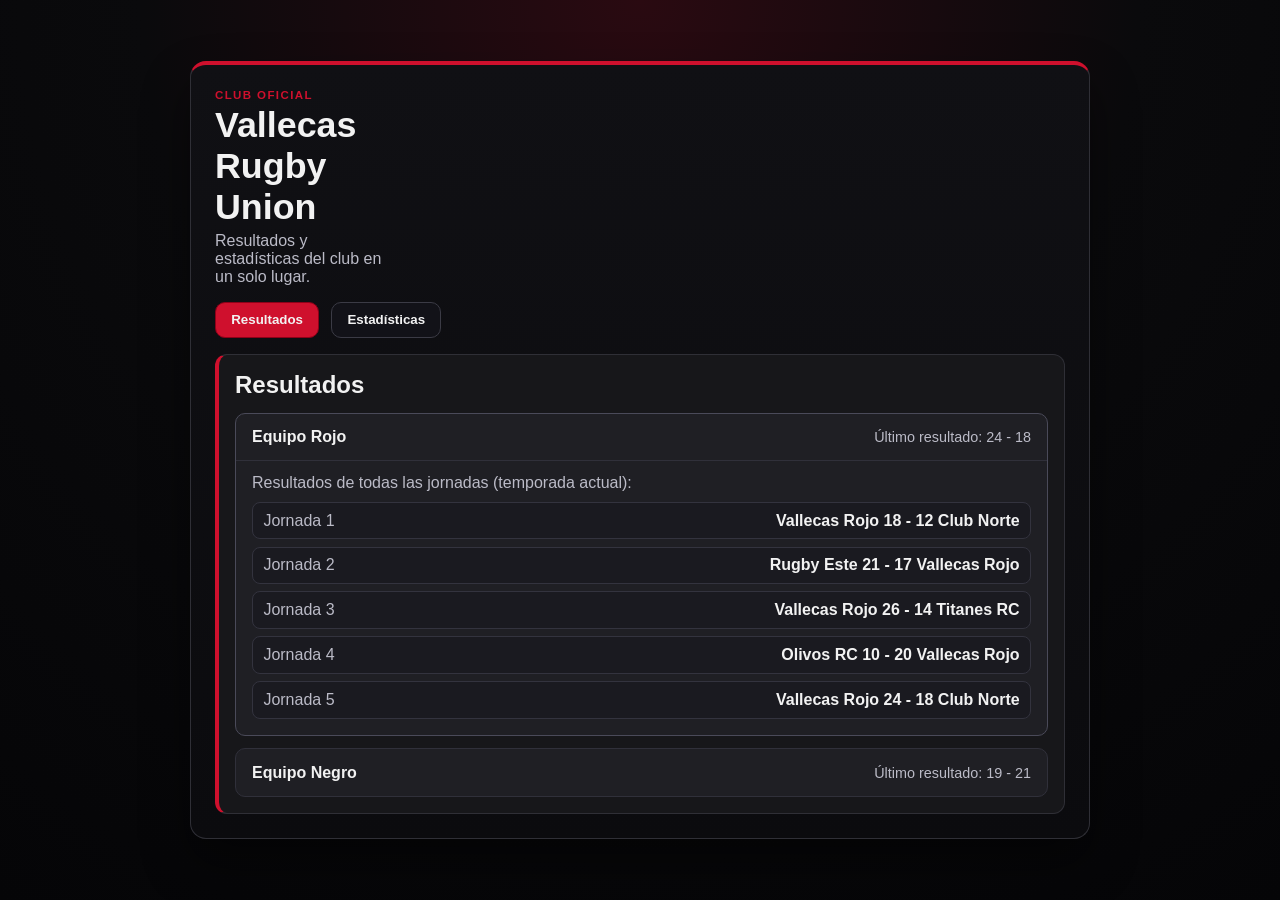
==== index.html @ e1d07be6 "Excluir binarios del repo y agregar reglas en gitignore" ====
<!doctype html>
<html lang="es">
  <head>
    <meta charset="UTF-8" />
    <meta name="viewport" content="width=device-width, initial-scale=1.0" />
    <title>Vallecas Rugby Union</title>
    <link rel="stylesheet" href="styles.css" />
  </head>
  <body>
    <main class="layout">
      <header class="hero">
        <div class="hero-top">
          <div class="hero-copy">
            <p class="kicker">Club oficial</p>
            <h1>Vallecas Rugby Union</h1>
            <p class="subtitle">Resultados y estadísticas del club en un solo lugar.</p>
          </div>
        </div>
      </header>

      <nav class="tabs" aria-label="Secciones principales" role="tablist" data-tab-group>
        <button
          id="tab-resultados"
          class="tab active"
          role="tab"
          aria-selected="true"
          aria-controls="resultados"
        >
          Resultados
        </button>
        <button
          id="tab-estadisticas"
          class="tab"
          role="tab"
          aria-selected="false"
          aria-controls="estadisticas"
        >
          Estadísticas
        </button>
      </nav>

      <section id="resultados" class="panel tab-panel active" role="tabpanel" aria-labelledby="tab-resultados">
        <h2>Resultados</h2>
        <div class="team-results">
          <details class="team-card" open>
            <summary>
              <span class="team-name">Equipo Rojo</span>
              <span class="team-meta">Último resultado: 24 - 18</span>
            </summary>
            <div class="team-content">
              <p class="team-intro">Resultados de todas las jornadas (temporada actual):</p>
              <ul class="journey-list">
                <li><span>Jornada 1</span><strong>Vallecas Rojo 18 - 12 Club Norte</strong></li>
                <li><span>Jornada 2</span><strong>Rugby Este 21 - 17 Vallecas Rojo</strong></li>
                <li><span>Jornada 3</span><strong>Vallecas Rojo 26 - 14 Titanes RC</strong></li>
                <li><span>Jornada 4</span><strong>Olivos RC 10 - 20 Vallecas Rojo</strong></li>
                <li><span>Jornada 5</span><strong>Vallecas Rojo 24 - 18 Club Norte</strong></li>
              </ul>
            </div>
          </details>

          <details class="team-card">
            <summary>
              <span class="team-name">Equipo Negro</span>
              <span class="team-meta">Último resultado: 19 - 21</span>
            </summary>
            <div class="team-content">
              <p class="team-intro">Resultados de todas las jornadas (temporada actual):</p>
              <ul class="journey-list">
                <li><span>Jornada 1</span><strong>Vallecas Negro 15 - 13 Rugby Sur</strong></li>
                <li><span>Jornada 2</span><strong>Lobos RC 22 - 16 Vallecas Negro</strong></li>
                <li><span>Jornada 3</span><strong>Vallecas Negro 19 - 19 Unión Oeste</strong></li>
                <li><span>Jornada 4</span><strong>Trébol RC 17 - 23 Vallecas Negro</strong></li>
                <li><span>Jornada 5</span><strong>Vallecas Negro 19 - 21 Rugby Sur</strong></li>
              </ul>
            </div>
          </details>
        </div>
      </section>

      <section id="estadisticas" class="panel tab-panel" role="tabpanel" aria-labelledby="tab-estadisticas" hidden>
        <h2>Estadísticas</h2>

        <nav class="subtabs" aria-label="Equipos estadísticas" role="tablist" data-tab-group>
          <button
            id="tab-stats-rojo"
            class="subtab active"
            role="tab"
            aria-selected="true"
            aria-controls="stats-rojo"
          >
            Rojo
          </button>
          <button
            id="tab-stats-negro"
            class="subtab"
            role="tab"
            aria-selected="false"
            aria-controls="stats-negro"
          >
            Negro
          </button>
        </nav>

        <section id="stats-rojo" class="subpanel tab-panel active" role="tabpanel" aria-labelledby="tab-stats-rojo">
          <nav class="microtabs" aria-label="Estadísticas equipo rojo" role="tablist" data-tab-group>
            <button
              id="tab-rojo-jugadores"
              class="microtab active"
              role="tab"
              aria-selected="true"
              aria-controls="rojo-jugadores"
            >
              Jugadores
            </button>
            <button
              id="tab-rojo-equipo"
              class="microtab"
              role="tab"
              aria-selected="false"
              aria-controls="rojo-equipo"
            >
              Equipo
            </button>
          </nav>

          <div id="rojo-jugadores" class="micro-panel tab-panel active" role="tabpanel" aria-labelledby="tab-rojo-jugadores">
            <ul class="stats-list">
              <li><span>Máximo anotador</span><strong>Álvaro Ruiz (58 pts)</strong></li>
              <li><span>Más ensayos</span><strong>Sergio Díaz (9)</strong></li>
              <li><span>Más placajes</span><strong>Pablo León (47)</strong></li>
            </ul>
          </div>
          <div id="rojo-equipo" class="micro-panel tab-panel" role="tabpanel" aria-labelledby="tab-rojo-equipo" hidden>
            <ul class="stats-list">
              <li><span>Victorias</span><strong>4</strong></li>
              <li><span>Derrotas</span><strong>1</strong></li>
              <li><span>Puntos a favor / contra</span><strong>105 / 75</strong></li>
            </ul>
          </div>
        </section>

        <section id="stats-negro" class="subpanel tab-panel" role="tabpanel" aria-labelledby="tab-stats-negro" hidden>
          <nav class="microtabs" aria-label="Estadísticas equipo negro" role="tablist" data-tab-group>
            <button
              id="tab-negro-jugadores"
              class="microtab active"
              role="tab"
              aria-selected="true"
              aria-controls="negro-jugadores"
            >
              Jugadores
            </button>
            <button
              id="tab-negro-equipo"
              class="microtab"
              role="tab"
              aria-selected="false"
              aria-controls="negro-equipo"
            >
              Equipo
            </button>
          </nav>

          <div
            id="negro-jugadores"
            class="micro-panel tab-panel active"
            role="tabpanel"
            aria-labelledby="tab-negro-jugadores"
          >
            <ul class="stats-list">
              <li><span>Máximo anotador</span><strong>Mario Nieto (51 pts)</strong></li>
              <li><span>Más ensayos</span><strong>Hugo Pérez (7)</strong></li>
              <li><span>Más placajes</span><strong>Iván Torres (44)</strong></li>
            </ul>
          </div>
          <div id="negro-equipo" class="micro-panel tab-panel" role="tabpanel" aria-labelledby="tab-negro-equipo" hidden>
            <ul class="stats-list">
              <li><span>Victorias</span><strong>2</strong></li>
              <li><span>Empates</span><strong>1</strong></li>
              <li><span>Puntos a favor / contra</span><strong>92 / 94</strong></li>
            </ul>
          </div>
        </section>
      </section>
    </main>

    <script src="script.js"></script>
  </body>
</html>
---- styles.css ----
:root {
  --bg: #0d0d0f;
  --panel: #17171a;
  --surface: #1f1f24;
  --text: #f2f2f2;
  --muted: #bbbbc7;
  --accent: #cf102d;
  --accent-dark: #8f0018;
  --border: #2f2f36;
}

* {
  box-sizing: border-box;
}

body {
  margin: 0;
  min-height: 100vh;
  font-family: 'Segoe UI', Tahoma, Geneva, Verdana, sans-serif;
  background: radial-gradient(circle at top, #2a0a11 0%, #0a0a0c 45%, #050507 100%);
  color: var(--text);
  display: grid;
  place-items: center;
  padding: 1rem;
}

.layout {
  width: min(95vw, 900px);
  background: linear-gradient(180deg, #101014 0%, #0b0b0e 100%);
  border: 1px solid var(--border);
  border-top: 4px solid var(--accent);
  border-radius: 16px;
  padding: 1.5rem;
  box-shadow: 0 24px 48px rgba(0, 0, 0, 0.45);
}

.hero {
  margin-bottom: 1rem;
}

.hero-top {
  display: grid;
  grid-template-columns: minmax(130px, 180px) 1fr;
  gap: 1.2rem;
  align-items: center;
}

.escudo {
  width: 100%;
  max-width: 170px;
  height: auto;
  display: block;
  margin: 0 auto;
  border-radius: 12px;
  border: 2px solid var(--border);
  box-shadow: 0 10px 25px rgba(0, 0, 0, 0.35);
}

.kicker {
  margin: 0;
  color: var(--accent);
  text-transform: uppercase;
  letter-spacing: 0.12em;
  font-size: 0.72rem;
  font-weight: 700;
}

.hero h1 {
  margin: 0.25rem 0;
  font-size: clamp(1.6rem, 2.8vw, 2.3rem);
}

.subtitle {
  margin: 0;
  color: var(--muted);
}

.tabs,
.subtabs,
.microtabs {
  display: flex;
  gap: 0.75rem;
  margin-bottom: 1rem;
  flex-wrap: wrap;
}

.tabs {
  justify-content: flex-start;
}

.subtabs,
.microtabs {
  justify-content: flex-start;
}

.tab,
.subtab,
.microtab {
  border: 1px solid #3b3b45;
  background: #121218;
  color: var(--text);
  padding: 0.6rem 0.95rem;
  border-radius: 10px;
  cursor: pointer;
  transition: all 0.2s ease;
  font-weight: 600;
}

.tab:hover,
.tab:focus-visible,
.subtab:hover,
.subtab:focus-visible,
.microtab:hover,
.microtab:focus-visible {
  border-color: var(--accent);
  outline: none;
}

.tab.active,
.subtab.active,
.microtab.active {
  background: var(--accent);
  border-color: var(--accent-dark);
}

.panel,
.subpanel,
.micro-panel {
  background: var(--panel);
  border: 1px solid var(--border);
  border-left: 4px solid var(--accent);
  border-radius: 12px;
  padding: 1rem;
}

.panel h2 {
  margin-top: 0;
  margin-bottom: 0.85rem;
}

.subpanel {
  margin-top: 0.25rem;
}

.micro-panel {
  margin-top: 0.25rem;
  background: var(--surface);
}

.team-results {
  display: grid;
  gap: 0.8rem;
}

.team-card {
  background: var(--surface);
  border: 1px solid #30303a;
  border-radius: 10px;
  overflow: hidden;
}

.team-card summary {
  list-style: none;
  cursor: pointer;
  padding: 0.9rem 1rem;
  display: flex;
  align-items: center;
  justify-content: space-between;
  gap: 1rem;
}

.team-card summary::-webkit-details-marker {
  display: none;
}

.team-name {
  font-weight: 700;
}

.team-meta {
  color: var(--muted);
  font-size: 0.9rem;
}

.team-content {
  border-top: 1px solid #30303a;
  padding: 0.8rem 1rem 1rem;
}

.team-intro {
  margin: 0 0 0.6rem;
  color: var(--muted);
}

.journey-list,
.stats-list {
  margin: 0;
  padding: 0;
  list-style: none;
  display: grid;
  gap: 0.45rem;
}

.journey-list li,
.stats-list li {
  display: flex;
  justify-content: space-between;
  gap: 0.8rem;
  padding: 0.55rem 0.65rem;
  border: 1px solid #33333e;
  border-radius: 8px;
  background: #1a1a20;
}

.journey-list span,
.stats-list span {
  color: var(--muted);
  white-space: nowrap;
}

.journey-list strong,
.stats-list strong {
  text-align: right;
  font-weight: 600;
}

.team-card[open] {
  border-color: #4a4a59;
}

@media (max-width: 720px) {
  .hero-top {
    grid-template-columns: 1fr;
    text-align: center;
  }

  .tabs,
  .subtabs,
  .microtabs {
    justify-content: center;
  }

  .team-card summary,
  .journey-list li,
  .stats-list li {
    flex-direction: column;
    align-items: flex-start;
  }

  .journey-list strong,
  .stats-list strong {
    text-align: left;
  }
}
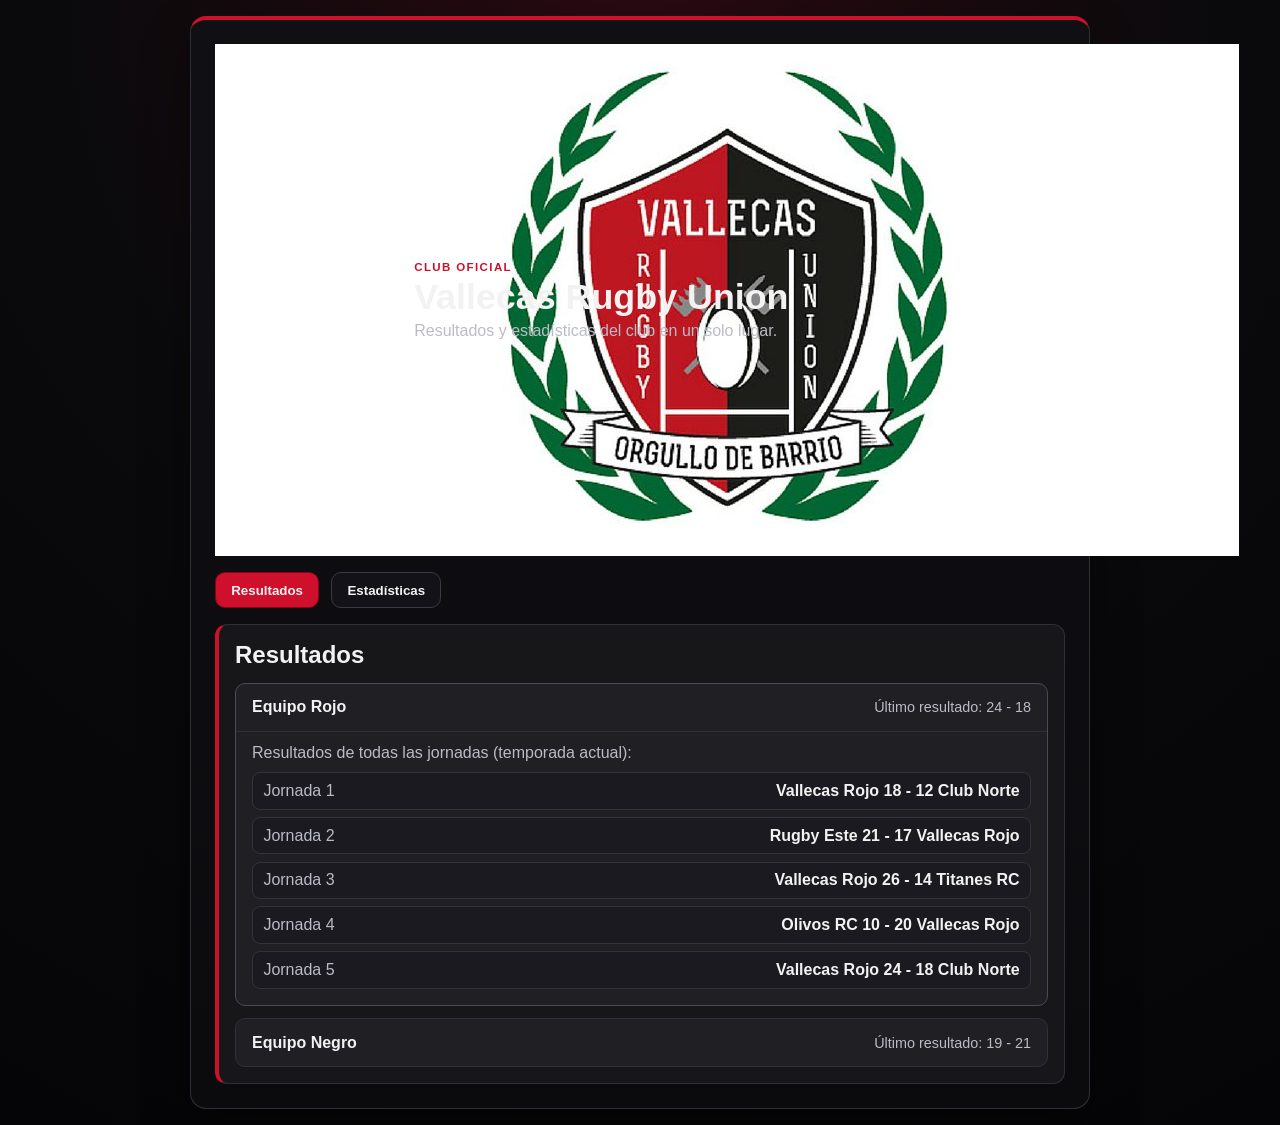
==== commit 447a3fbc: "Add hero logo image to index.html" ====
--- a/index.html
+++ b/index.html
@@ -10,6 +10,7 @@
     <main class="layout">
       <header class="hero">
         <div class="hero-top">
+          <img class="hero-logo" src="./images/vru_escudo.jpg" alt="Escudo Vallecas Rugby Union" />
           <div class="hero-copy">
             <p class="kicker">Club oficial</p>
             <h1>Vallecas Rugby Union</h1>
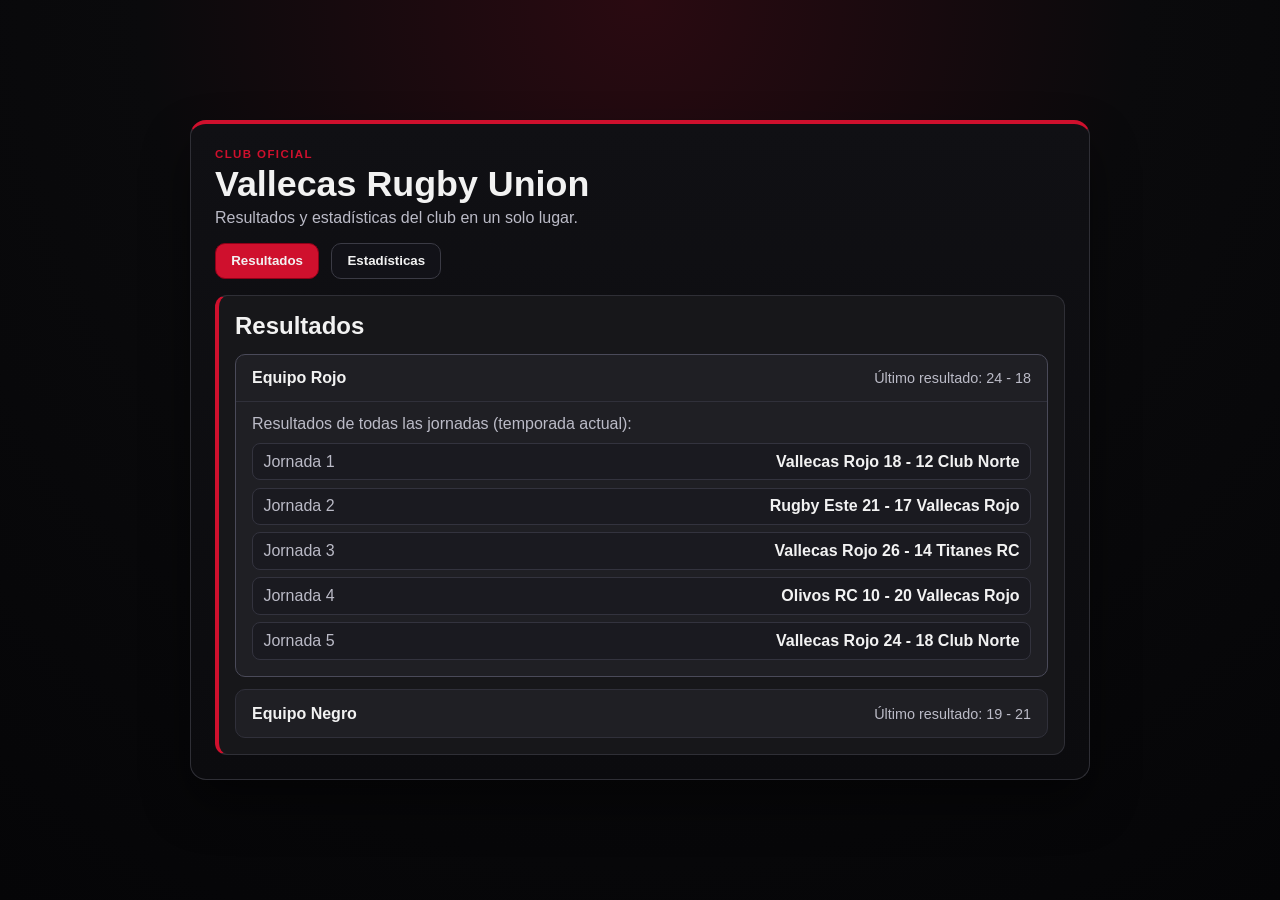
==== commit b6a9464a: "Añadir gráficos por partido y medias en estadísticas de equipo" ====
--- a/index.html
+++ b/index.html
@@ -10,7 +10,6 @@
     <main class="layout">
       <header class="hero">
         <div class="hero-top">
-          <img class="hero-logo" src="./images/vru_escudo.jpg" alt="Escudo Vallecas Rugby Union" />
           <div class="hero-copy">
             <p class="kicker">Club oficial</p>
             <h1>Vallecas Rugby Union</h1>
@@ -20,22 +19,10 @@
       </header>
 
       <nav class="tabs" aria-label="Secciones principales" role="tablist" data-tab-group>
-        <button
-          id="tab-resultados"
-          class="tab active"
-          role="tab"
-          aria-selected="true"
-          aria-controls="resultados"
-        >
+        <button id="tab-resultados" class="tab active" role="tab" aria-selected="true" aria-controls="resultados">
           Resultados
         </button>
-        <button
-          id="tab-estadisticas"
-          class="tab"
-          role="tab"
-          aria-selected="false"
-          aria-controls="estadisticas"
-        >
+        <button id="tab-estadisticas" class="tab" role="tab" aria-selected="false" aria-controls="estadisticas">
           Estadísticas
         </button>
       </nav>
@@ -83,22 +70,10 @@
         <h2>Estadísticas</h2>
 
         <nav class="subtabs" aria-label="Equipos estadísticas" role="tablist" data-tab-group>
-          <button
-            id="tab-stats-rojo"
-            class="subtab active"
-            role="tab"
-            aria-selected="true"
-            aria-controls="stats-rojo"
-          >
+          <button id="tab-stats-rojo" class="subtab active" role="tab" aria-selected="true" aria-controls="stats-rojo">
             Rojo
           </button>
-          <button
-            id="tab-stats-negro"
-            class="subtab"
-            role="tab"
-            aria-selected="false"
-            aria-controls="stats-negro"
-          >
+          <button id="tab-stats-negro" class="subtab" role="tab" aria-selected="false" aria-controls="stats-negro">
             Negro
           </button>
         </nav>
@@ -114,30 +89,94 @@
             >
               Jugadores
             </button>
-            <button
-              id="tab-rojo-equipo"
-              class="microtab"
-              role="tab"
-              aria-selected="false"
-              aria-controls="rojo-equipo"
-            >
+            <button id="tab-rojo-equipo" class="microtab" role="tab" aria-selected="false" aria-controls="rojo-equipo">
               Equipo
             </button>
           </nav>
 
           <div id="rojo-jugadores" class="micro-panel tab-panel active" role="tabpanel" aria-labelledby="tab-rojo-jugadores">
-            <ul class="stats-list">
-              <li><span>Máximo anotador</span><strong>Álvaro Ruiz (58 pts)</strong></li>
-              <li><span>Más ensayos</span><strong>Sergio Díaz (9)</strong></li>
-              <li><span>Más placajes</span><strong>Pablo León (47)</strong></li>
-            </ul>
-          </div>
+            <nav class="playertabs" aria-label="Jugadores equipo rojo" role="tablist" data-tab-group>
+              <button
+                id="tab-rojo-jugadores-resumen"
+                class="playertab active"
+                role="tab"
+                aria-selected="true"
+                aria-controls="rojo-jugadores-resumen"
+              >
+                Resumen
+              </button>
+              <button
+                id="tab-rojo-estadisticas-jugadores"
+                class="playertab"
+                role="tab"
+                aria-selected="false"
+                aria-controls="rojo-estadisticas-jugadores"
+              >
+                Estadísticas jugadores
+              </button>
+            </nav>
+
+            <div id="rojo-jugadores-resumen" class="tab-panel active" role="tabpanel" aria-labelledby="tab-rojo-jugadores-resumen">
+              <ul class="stats-list">
+                <li><span>Máximo anotador</span><strong>Álvaro Ruiz (58 pts)</strong></li>
+                <li><span>Más ensayos</span><strong>Sergio Díaz (9)</strong></li>
+                <li><span>Más placajes</span><strong>Pablo León (47)</strong></li>
+              </ul>
+            </div>
+
+            <div
+              id="rojo-estadisticas-jugadores"
+              class="tab-panel"
+              role="tabpanel"
+              aria-labelledby="tab-rojo-estadisticas-jugadores"
+              hidden
+            >
+              <div class="player-grid">
+                <details class="player-card" open>
+                  <summary>Álvaro Ruiz</summary>
+                  <ul class="player-stats">
+                    <li><span>Posición</span><strong>Ala</strong></li>
+                    <li><span>Partidos</span><strong>5</strong></li>
+                    <li><span>Puntos</span><strong>58</strong></li>
+                    <li><span>Ensayos</span><strong>6</strong></li>
+                    <li><span>Placajes</span><strong>29</strong></li>
+                  </ul>
+                </details>
+                <details class="player-card">
+                  <summary>Sergio Díaz</summary>
+                  <ul class="player-stats">
+                    <li><span>Posición</span><strong>Centro</strong></li>
+                    <li><span>Partidos</span><strong>5</strong></li>
+                    <li><span>Puntos</span><strong>42</strong></li>
+                    <li><span>Ensayos</span><strong>9</strong></li>
+                    <li><span>Placajes</span><strong>21</strong></li>
+                  </ul>
+                </details>
+                <details class="player-card">
+                  <summary>Pablo León</summary>
+                  <ul class="player-stats">
+                    <li><span>Posición</span><strong>Tercera línea</strong></li>
+                    <li><span>Partidos</span><strong>5</strong></li>
+                    <li><span>Puntos</span><strong>14</strong></li>
+                    <li><span>Ensayos</span><strong>2</strong></li>
+                    <li><span>Placajes</span><strong>47</strong></li>
+                  </ul>
+                </details>
+              </div>
+            </div>
+          </div>
+
           <div id="rojo-equipo" class="micro-panel tab-panel" role="tabpanel" aria-labelledby="tab-rojo-equipo" hidden>
             <ul class="stats-list">
               <li><span>Victorias</span><strong>4</strong></li>
               <li><span>Derrotas</span><strong>1</strong></li>
               <li><span>Puntos a favor / contra</span><strong>105 / 75</strong></li>
             </ul>
+            <section class="match-analytics" data-team="rojo">
+              <h3>Gráficos por partido</h3>
+              <p class="analytics-hint">Comparativa por jornada con media automática.</p>
+              <div class="analytics-grid"></div>
+            </section>
           </div>
         </section>
 
@@ -163,24 +202,89 @@
             </button>
           </nav>
 
-          <div
-            id="negro-jugadores"
-            class="micro-panel tab-panel active"
-            role="tabpanel"
-            aria-labelledby="tab-negro-jugadores"
-          >
-            <ul class="stats-list">
-              <li><span>Máximo anotador</span><strong>Mario Nieto (51 pts)</strong></li>
-              <li><span>Más ensayos</span><strong>Hugo Pérez (7)</strong></li>
-              <li><span>Más placajes</span><strong>Iván Torres (44)</strong></li>
-            </ul>
-          </div>
+          <div id="negro-jugadores" class="micro-panel tab-panel active" role="tabpanel" aria-labelledby="tab-negro-jugadores">
+            <nav class="playertabs" aria-label="Jugadores equipo negro" role="tablist" data-tab-group>
+              <button
+                id="tab-negro-jugadores-resumen"
+                class="playertab active"
+                role="tab"
+                aria-selected="true"
+                aria-controls="negro-jugadores-resumen"
+              >
+                Resumen
+              </button>
+              <button
+                id="tab-negro-estadisticas-jugadores"
+                class="playertab"
+                role="tab"
+                aria-selected="false"
+                aria-controls="negro-estadisticas-jugadores"
+              >
+                Estadísticas jugadores
+              </button>
+            </nav>
+
+            <div id="negro-jugadores-resumen" class="tab-panel active" role="tabpanel" aria-labelledby="tab-negro-jugadores-resumen">
+              <ul class="stats-list">
+                <li><span>Máximo anotador</span><strong>Mario Nieto (51 pts)</strong></li>
+                <li><span>Más ensayos</span><strong>Hugo Pérez (7)</strong></li>
+                <li><span>Más placajes</span><strong>Iván Torres (44)</strong></li>
+              </ul>
+            </div>
+
+            <div
+              id="negro-estadisticas-jugadores"
+              class="tab-panel"
+              role="tabpanel"
+              aria-labelledby="tab-negro-estadisticas-jugadores"
+              hidden
+            >
+              <div class="player-grid">
+                <details class="player-card" open>
+                  <summary>Mario Nieto</summary>
+                  <ul class="player-stats">
+                    <li><span>Posición</span><strong>Apertura</strong></li>
+                    <li><span>Partidos</span><strong>5</strong></li>
+                    <li><span>Puntos</span><strong>51</strong></li>
+                    <li><span>Ensayos</span><strong>5</strong></li>
+                    <li><span>Placajes</span><strong>18</strong></li>
+                  </ul>
+                </details>
+                <details class="player-card">
+                  <summary>Hugo Pérez</summary>
+                  <ul class="player-stats">
+                    <li><span>Posición</span><strong>Centro</strong></li>
+                    <li><span>Partidos</span><strong>5</strong></li>
+                    <li><span>Puntos</span><strong>39</strong></li>
+                    <li><span>Ensayos</span><strong>7</strong></li>
+                    <li><span>Placajes</span><strong>24</strong></li>
+                  </ul>
+                </details>
+                <details class="player-card">
+                  <summary>Iván Torres</summary>
+                  <ul class="player-stats">
+                    <li><span>Posición</span><strong>Flanker</strong></li>
+                    <li><span>Partidos</span><strong>5</strong></li>
+                    <li><span>Puntos</span><strong>11</strong></li>
+                    <li><span>Ensayos</span><strong>1</strong></li>
+                    <li><span>Placajes</span><strong>44</strong></li>
+                  </ul>
+                </details>
+              </div>
+            </div>
+          </div>
+
           <div id="negro-equipo" class="micro-panel tab-panel" role="tabpanel" aria-labelledby="tab-negro-equipo" hidden>
             <ul class="stats-list">
               <li><span>Victorias</span><strong>2</strong></li>
               <li><span>Empates</span><strong>1</strong></li>
               <li><span>Puntos a favor / contra</span><strong>92 / 94</strong></li>
             </ul>
+            <section class="match-analytics" data-team="negro">
+              <h3>Gráficos por partido</h3>
+              <p class="analytics-hint">Comparativa por jornada con media automática.</p>
+              <div class="analytics-grid"></div>
+            </section>
           </div>
         </section>
       </section>
--- a/styles.css
+++ b/styles.css
@@ -40,20 +40,9 @@
 
 .hero-top {
   display: grid;
-  grid-template-columns: minmax(130px, 180px) 1fr;
+  grid-template-columns: 1fr;
   gap: 1.2rem;
   align-items: center;
-}
-
-.escudo {
-  width: 100%;
-  max-width: 170px;
-  height: auto;
-  display: block;
-  margin: 0 auto;
-  border-radius: 12px;
-  border: 2px solid var(--border);
-  box-shadow: 0 10px 25px rgba(0, 0, 0, 0.35);
 }
 
 .kicker {
@@ -77,25 +66,19 @@
 
 .tabs,
 .subtabs,
-.microtabs {
+.microtabs,
+.playertabs {
   display: flex;
   gap: 0.75rem;
   margin-bottom: 1rem;
   flex-wrap: wrap;
-}
-
-.tabs {
-  justify-content: flex-start;
-}
-
-.subtabs,
-.microtabs {
   justify-content: flex-start;
 }
 
 .tab,
 .subtab,
-.microtab {
+.microtab,
+.playertab {
   border: 1px solid #3b3b45;
   background: #121218;
   color: var(--text);
@@ -111,14 +94,17 @@
 .subtab:hover,
 .subtab:focus-visible,
 .microtab:hover,
-.microtab:focus-visible {
+.microtab:focus-visible,
+.playertab:hover,
+.playertab:focus-visible {
   border-color: var(--accent);
   outline: none;
 }
 
 .tab.active,
 .subtab.active,
-.microtab.active {
+.microtab.active,
+.playertab.active {
   background: var(--accent);
   border-color: var(--accent-dark);
 }
@@ -193,7 +179,8 @@
 }
 
 .journey-list,
-.stats-list {
+.stats-list,
+.player-stats {
   margin: 0;
   padding: 0;
   list-style: none;
@@ -202,7 +189,8 @@
 }
 
 .journey-list li,
-.stats-list li {
+.stats-list li,
+.player-stats li {
   display: flex;
   justify-content: space-between;
   gap: 0.8rem;
@@ -213,42 +201,149 @@
 }
 
 .journey-list span,
-.stats-list span {
+.stats-list span,
+.player-stats span {
   color: var(--muted);
   white-space: nowrap;
 }
 
 .journey-list strong,
-.stats-list strong {
+.stats-list strong,
+.player-stats strong {
   text-align: right;
   font-weight: 600;
 }
 
-.team-card[open] {
+.player-grid {
+  display: grid;
+  gap: 0.75rem;
+}
+
+.player-card {
+  background: #191920;
+  border: 1px solid #353540;
+  border-radius: 10px;
+  overflow: hidden;
+}
+
+.player-card summary {
+  cursor: pointer;
+  list-style: none;
+  padding: 0.75rem 0.9rem;
+  font-weight: 700;
+}
+
+.player-card summary::-webkit-details-marker {
+  display: none;
+}
+
+.player-card .player-stats {
+  border-top: 1px solid #30303a;
+  padding: 0.75rem;
+}
+
+.team-card[open],
+.player-card[open] {
   border-color: #4a4a59;
 }
 
 @media (max-width: 720px) {
   .hero-top {
-    grid-template-columns: 1fr;
     text-align: center;
   }
 
   .tabs,
   .subtabs,
-  .microtabs {
+  .microtabs,
+  .playertabs {
     justify-content: center;
   }
 
   .team-card summary,
   .journey-list li,
-  .stats-list li {
+  .stats-list li,
+  .player-stats li {
     flex-direction: column;
     align-items: flex-start;
   }
 
   .journey-list strong,
-  .stats-list strong {
+  .stats-list strong,
+  .player-stats strong {
     text-align: left;
   }
 }
+
+.match-analytics {
+  margin-top: 1rem;
+}
+
+.match-analytics h3 {
+  margin: 0;
+  font-size: 1rem;
+}
+
+.analytics-hint {
+  margin: 0.3rem 0 0.8rem;
+  color: var(--muted);
+  font-size: 0.9rem;
+}
+
+.analytics-grid {
+  display: grid;
+  grid-template-columns: repeat(2, minmax(0, 1fr));
+  gap: 0.7rem;
+}
+
+.analytics-card {
+  border: 1px solid #33333e;
+  background: #16161c;
+  border-radius: 10px;
+  padding: 0.7rem;
+}
+
+.analytics-top {
+  display: flex;
+  justify-content: space-between;
+  align-items: baseline;
+  margin-bottom: 0.45rem;
+}
+
+.analytics-top strong {
+  font-size: 0.95rem;
+}
+
+.analytics-top span {
+  color: var(--muted);
+  font-size: 0.85rem;
+}
+
+.bars {
+  display: grid;
+  grid-template-columns: repeat(5, 1fr);
+  gap: 0.35rem;
+  align-items: end;
+  height: 80px;
+  margin-bottom: 0.45rem;
+}
+
+.bar {
+  background: linear-gradient(180deg, #ff4763 0%, #a1051e 100%);
+  border-radius: 5px 5px 2px 2px;
+  min-height: 5px;
+}
+
+.journey-labels {
+  display: grid;
+  grid-template-columns: repeat(5, 1fr);
+  gap: 0.35rem;
+  color: var(--muted);
+  font-size: 0.7rem;
+  text-align: center;
+}
+
+@media (max-width: 720px) {
+  .analytics-grid {
+    grid-template-columns: 1fr;
+  }
+}
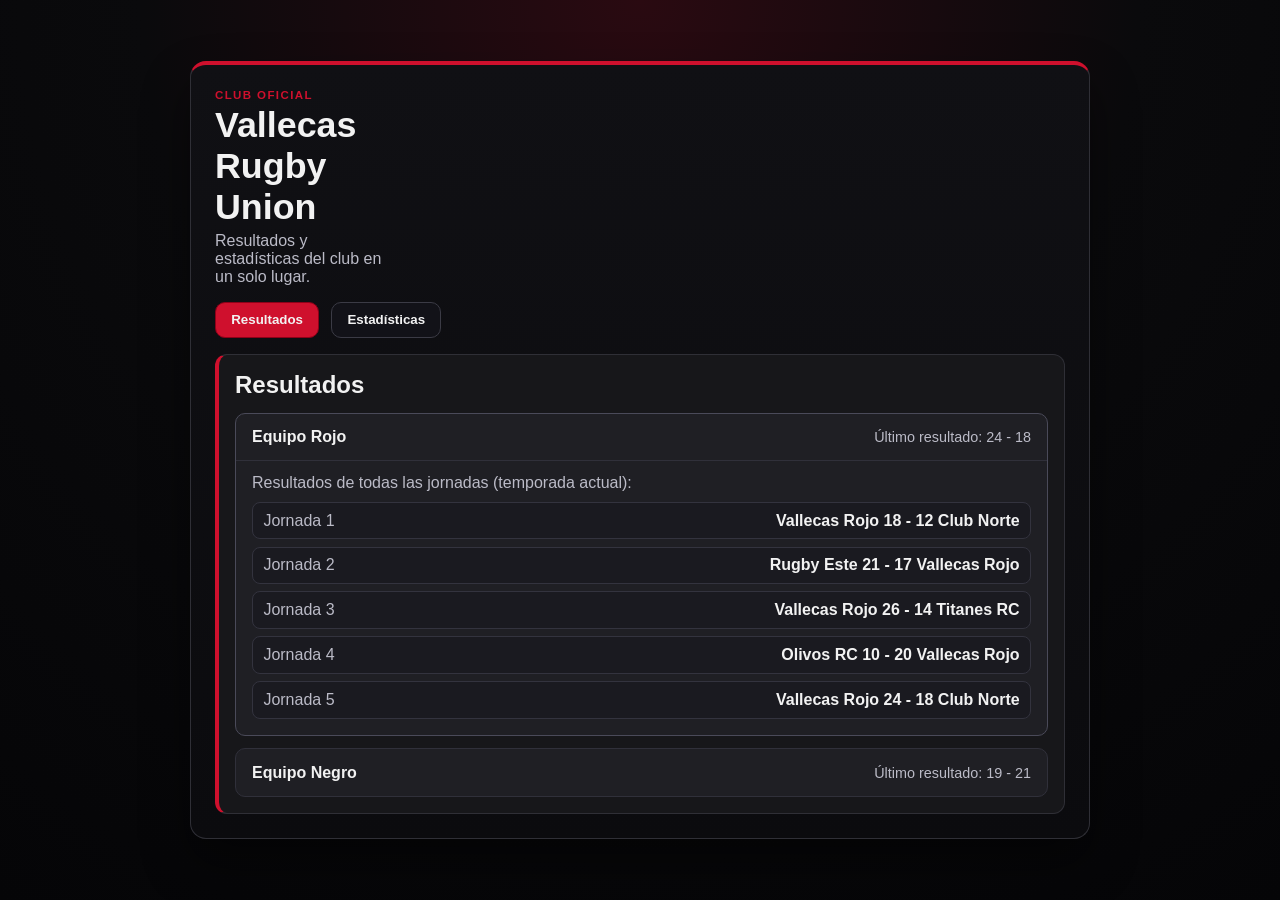
==== commit 25003fbc: "Merge branch 'main' into codex/create-initial-page-with-tabs-ptlci7" ====
--- a/index.html
+++ b/index.html
@@ -10,6 +10,7 @@
     <main class="layout">
       <header class="hero">
         <div class="hero-top">
+
           <div class="hero-copy">
             <p class="kicker">Club oficial</p>
             <h1>Vallecas Rugby Union</h1>
@@ -19,10 +20,22 @@
       </header>
 
       <nav class="tabs" aria-label="Secciones principales" role="tablist" data-tab-group>
-        <button id="tab-resultados" class="tab active" role="tab" aria-selected="true" aria-controls="resultados">
+        <button
+          id="tab-resultados"
+          class="tab active"
+          role="tab"
+          aria-selected="true"
+          aria-controls="resultados"
+        >
           Resultados
         </button>
-        <button id="tab-estadisticas" class="tab" role="tab" aria-selected="false" aria-controls="estadisticas">
+        <button
+          id="tab-estadisticas"
+          class="tab"
+          role="tab"
+          aria-selected="false"
+          aria-controls="estadisticas"
+        >
           Estadísticas
         </button>
       </nav>
@@ -74,6 +87,22 @@
             Rojo
           </button>
           <button id="tab-stats-negro" class="subtab" role="tab" aria-selected="false" aria-controls="stats-negro">
+          <button
+            id="tab-stats-rojo"
+            class="subtab active"
+            role="tab"
+            aria-selected="true"
+            aria-controls="stats-rojo"
+          >
+            Rojo
+          </button>
+          <button
+            id="tab-stats-negro"
+            class="subtab"
+            role="tab"
+            aria-selected="false"
+            aria-controls="stats-negro"
+          >
             Negro
           </button>
         </nav>
@@ -89,94 +118,30 @@
             >
               Jugadores
             </button>
-            <button id="tab-rojo-equipo" class="microtab" role="tab" aria-selected="false" aria-controls="rojo-equipo">
+            <button
+              id="tab-rojo-equipo"
+              class="microtab"
+              role="tab"
+              aria-selected="false"
+              aria-controls="rojo-equipo"
+            >
               Equipo
             </button>
           </nav>
 
           <div id="rojo-jugadores" class="micro-panel tab-panel active" role="tabpanel" aria-labelledby="tab-rojo-jugadores">
-            <nav class="playertabs" aria-label="Jugadores equipo rojo" role="tablist" data-tab-group>
-              <button
-                id="tab-rojo-jugadores-resumen"
-                class="playertab active"
-                role="tab"
-                aria-selected="true"
-                aria-controls="rojo-jugadores-resumen"
-              >
-                Resumen
-              </button>
-              <button
-                id="tab-rojo-estadisticas-jugadores"
-                class="playertab"
-                role="tab"
-                aria-selected="false"
-                aria-controls="rojo-estadisticas-jugadores"
-              >
-                Estadísticas jugadores
-              </button>
-            </nav>
-
-            <div id="rojo-jugadores-resumen" class="tab-panel active" role="tabpanel" aria-labelledby="tab-rojo-jugadores-resumen">
-              <ul class="stats-list">
-                <li><span>Máximo anotador</span><strong>Álvaro Ruiz (58 pts)</strong></li>
-                <li><span>Más ensayos</span><strong>Sergio Díaz (9)</strong></li>
-                <li><span>Más placajes</span><strong>Pablo León (47)</strong></li>
-              </ul>
-            </div>
-
-            <div
-              id="rojo-estadisticas-jugadores"
-              class="tab-panel"
-              role="tabpanel"
-              aria-labelledby="tab-rojo-estadisticas-jugadores"
-              hidden
-            >
-              <div class="player-grid">
-                <details class="player-card" open>
-                  <summary>Álvaro Ruiz</summary>
-                  <ul class="player-stats">
-                    <li><span>Posición</span><strong>Ala</strong></li>
-                    <li><span>Partidos</span><strong>5</strong></li>
-                    <li><span>Puntos</span><strong>58</strong></li>
-                    <li><span>Ensayos</span><strong>6</strong></li>
-                    <li><span>Placajes</span><strong>29</strong></li>
-                  </ul>
-                </details>
-                <details class="player-card">
-                  <summary>Sergio Díaz</summary>
-                  <ul class="player-stats">
-                    <li><span>Posición</span><strong>Centro</strong></li>
-                    <li><span>Partidos</span><strong>5</strong></li>
-                    <li><span>Puntos</span><strong>42</strong></li>
-                    <li><span>Ensayos</span><strong>9</strong></li>
-                    <li><span>Placajes</span><strong>21</strong></li>
-                  </ul>
-                </details>
-                <details class="player-card">
-                  <summary>Pablo León</summary>
-                  <ul class="player-stats">
-                    <li><span>Posición</span><strong>Tercera línea</strong></li>
-                    <li><span>Partidos</span><strong>5</strong></li>
-                    <li><span>Puntos</span><strong>14</strong></li>
-                    <li><span>Ensayos</span><strong>2</strong></li>
-                    <li><span>Placajes</span><strong>47</strong></li>
-                  </ul>
-                </details>
-              </div>
-            </div>
+            <ul class="stats-list">
+              <li><span>Máximo anotador</span><strong>Álvaro Ruiz (58 pts)</strong></li>
+              <li><span>Más ensayos</span><strong>Sergio Díaz (9)</strong></li>
+              <li><span>Más placajes</span><strong>Pablo León (47)</strong></li>
+            </ul>
           </div>
-
           <div id="rojo-equipo" class="micro-panel tab-panel" role="tabpanel" aria-labelledby="tab-rojo-equipo" hidden>
             <ul class="stats-list">
               <li><span>Victorias</span><strong>4</strong></li>
               <li><span>Derrotas</span><strong>1</strong></li>
               <li><span>Puntos a favor / contra</span><strong>105 / 75</strong></li>
             </ul>
-            <section class="match-analytics" data-team="rojo">
-              <h3>Gráficos por partido</h3>
-              <p class="analytics-hint">Comparativa por jornada con media automática.</p>
-              <div class="analytics-grid"></div>
-            </section>
           </div>
         </section>
 
@@ -202,89 +167,24 @@
             </button>
           </nav>
 
-          <div id="negro-jugadores" class="micro-panel tab-panel active" role="tabpanel" aria-labelledby="tab-negro-jugadores">
-            <nav class="playertabs" aria-label="Jugadores equipo negro" role="tablist" data-tab-group>
-              <button
-                id="tab-negro-jugadores-resumen"
-                class="playertab active"
-                role="tab"
-                aria-selected="true"
-                aria-controls="negro-jugadores-resumen"
-              >
-                Resumen
-              </button>
-              <button
-                id="tab-negro-estadisticas-jugadores"
-                class="playertab"
-                role="tab"
-                aria-selected="false"
-                aria-controls="negro-estadisticas-jugadores"
-              >
-                Estadísticas jugadores
-              </button>
-            </nav>
-
-            <div id="negro-jugadores-resumen" class="tab-panel active" role="tabpanel" aria-labelledby="tab-negro-jugadores-resumen">
-              <ul class="stats-list">
-                <li><span>Máximo anotador</span><strong>Mario Nieto (51 pts)</strong></li>
-                <li><span>Más ensayos</span><strong>Hugo Pérez (7)</strong></li>
-                <li><span>Más placajes</span><strong>Iván Torres (44)</strong></li>
-              </ul>
-            </div>
-
-            <div
-              id="negro-estadisticas-jugadores"
-              class="tab-panel"
-              role="tabpanel"
-              aria-labelledby="tab-negro-estadisticas-jugadores"
-              hidden
-            >
-              <div class="player-grid">
-                <details class="player-card" open>
-                  <summary>Mario Nieto</summary>
-                  <ul class="player-stats">
-                    <li><span>Posición</span><strong>Apertura</strong></li>
-                    <li><span>Partidos</span><strong>5</strong></li>
-                    <li><span>Puntos</span><strong>51</strong></li>
-                    <li><span>Ensayos</span><strong>5</strong></li>
-                    <li><span>Placajes</span><strong>18</strong></li>
-                  </ul>
-                </details>
-                <details class="player-card">
-                  <summary>Hugo Pérez</summary>
-                  <ul class="player-stats">
-                    <li><span>Posición</span><strong>Centro</strong></li>
-                    <li><span>Partidos</span><strong>5</strong></li>
-                    <li><span>Puntos</span><strong>39</strong></li>
-                    <li><span>Ensayos</span><strong>7</strong></li>
-                    <li><span>Placajes</span><strong>24</strong></li>
-                  </ul>
-                </details>
-                <details class="player-card">
-                  <summary>Iván Torres</summary>
-                  <ul class="player-stats">
-                    <li><span>Posición</span><strong>Flanker</strong></li>
-                    <li><span>Partidos</span><strong>5</strong></li>
-                    <li><span>Puntos</span><strong>11</strong></li>
-                    <li><span>Ensayos</span><strong>1</strong></li>
-                    <li><span>Placajes</span><strong>44</strong></li>
-                  </ul>
-                </details>
-              </div>
-            </div>
+          <div
+            id="negro-jugadores"
+            class="micro-panel tab-panel active"
+            role="tabpanel"
+            aria-labelledby="tab-negro-jugadores"
+          >
+            <ul class="stats-list">
+              <li><span>Máximo anotador</span><strong>Mario Nieto (51 pts)</strong></li>
+              <li><span>Más ensayos</span><strong>Hugo Pérez (7)</strong></li>
+              <li><span>Más placajes</span><strong>Iván Torres (44)</strong></li>
+            </ul>
           </div>
-
           <div id="negro-equipo" class="micro-panel tab-panel" role="tabpanel" aria-labelledby="tab-negro-equipo" hidden>
             <ul class="stats-list">
               <li><span>Victorias</span><strong>2</strong></li>
               <li><span>Empates</span><strong>1</strong></li>
               <li><span>Puntos a favor / contra</span><strong>92 / 94</strong></li>
             </ul>
-            <section class="match-analytics" data-team="negro">
-              <h3>Gráficos por partido</h3>
-              <p class="analytics-hint">Comparativa por jornada con media automática.</p>
-              <div class="analytics-grid"></div>
-            </section>
           </div>
         </section>
       </section>
--- a/styles.css
+++ b/styles.css
@@ -40,9 +40,20 @@
 
 .hero-top {
   display: grid;
-  grid-template-columns: 1fr;
+  grid-template-columns: minmax(130px, 180px) 1fr;
   gap: 1.2rem;
   align-items: center;
+}
+
+.escudo {
+  width: 50%;
+  max-width: 50px;
+  height: auto;
+  display: block;
+  margin: 0 auto;
+  border-radius: 12px;
+  border: 2px solid var(--border);
+  box-shadow: 0 10px 25px rgba(0, 0, 0, 0.35);
 }
 
 .kicker {
@@ -66,19 +77,25 @@
 
 .tabs,
 .subtabs,
-.microtabs,
-.playertabs {
+.microtabs {
   display: flex;
   gap: 0.75rem;
   margin-bottom: 1rem;
   flex-wrap: wrap;
+}
+
+.tabs {
+  justify-content: flex-start;
+}
+
+.subtabs,
+.microtabs {
   justify-content: flex-start;
 }
 
 .tab,
 .subtab,
-.microtab,
-.playertab {
+.microtab {
   border: 1px solid #3b3b45;
   background: #121218;
   color: var(--text);
@@ -94,17 +111,14 @@
 .subtab:hover,
 .subtab:focus-visible,
 .microtab:hover,
-.microtab:focus-visible,
-.playertab:hover,
-.playertab:focus-visible {
+.microtab:focus-visible {
   border-color: var(--accent);
   outline: none;
 }
 
 .tab.active,
 .subtab.active,
-.microtab.active,
-.playertab.active {
+.microtab.active {
   background: var(--accent);
   border-color: var(--accent-dark);
 }
@@ -179,8 +193,7 @@
 }
 
 .journey-list,
-.stats-list,
-.player-stats {
+.stats-list {
   margin: 0;
   padding: 0;
   list-style: none;
@@ -189,8 +202,7 @@
 }
 
 .journey-list li,
-.stats-list li,
-.player-stats li {
+.stats-list li {
   display: flex;
   justify-content: space-between;
   gap: 0.8rem;
@@ -201,149 +213,42 @@
 }
 
 .journey-list span,
-.stats-list span,
-.player-stats span {
+.stats-list span {
   color: var(--muted);
   white-space: nowrap;
 }
 
 .journey-list strong,
-.stats-list strong,
-.player-stats strong {
+.stats-list strong {
   text-align: right;
   font-weight: 600;
 }
 
-.player-grid {
-  display: grid;
-  gap: 0.75rem;
-}
-
-.player-card {
-  background: #191920;
-  border: 1px solid #353540;
-  border-radius: 10px;
-  overflow: hidden;
-}
-
-.player-card summary {
-  cursor: pointer;
-  list-style: none;
-  padding: 0.75rem 0.9rem;
-  font-weight: 700;
-}
-
-.player-card summary::-webkit-details-marker {
-  display: none;
-}
-
-.player-card .player-stats {
-  border-top: 1px solid #30303a;
-  padding: 0.75rem;
-}
-
-.team-card[open],
-.player-card[open] {
+.team-card[open] {
   border-color: #4a4a59;
 }
 
 @media (max-width: 720px) {
   .hero-top {
+    grid-template-columns: 1fr;
     text-align: center;
   }
 
   .tabs,
   .subtabs,
-  .microtabs,
-  .playertabs {
+  .microtabs {
     justify-content: center;
   }
 
   .team-card summary,
   .journey-list li,
-  .stats-list li,
-  .player-stats li {
+  .stats-list li {
     flex-direction: column;
     align-items: flex-start;
   }
 
   .journey-list strong,
-  .stats-list strong,
-  .player-stats strong {
+  .stats-list strong {
     text-align: left;
   }
 }
-
-.match-analytics {
-  margin-top: 1rem;
-}
-
-.match-analytics h3 {
-  margin: 0;
-  font-size: 1rem;
-}
-
-.analytics-hint {
-  margin: 0.3rem 0 0.8rem;
-  color: var(--muted);
-  font-size: 0.9rem;
-}
-
-.analytics-grid {
-  display: grid;
-  grid-template-columns: repeat(2, minmax(0, 1fr));
-  gap: 0.7rem;
-}
-
-.analytics-card {
-  border: 1px solid #33333e;
-  background: #16161c;
-  border-radius: 10px;
-  padding: 0.7rem;
-}
-
-.analytics-top {
-  display: flex;
-  justify-content: space-between;
-  align-items: baseline;
-  margin-bottom: 0.45rem;
-}
-
-.analytics-top strong {
-  font-size: 0.95rem;
-}
-
-.analytics-top span {
-  color: var(--muted);
-  font-size: 0.85rem;
-}
-
-.bars {
-  display: grid;
-  grid-template-columns: repeat(5, 1fr);
-  gap: 0.35rem;
-  align-items: end;
-  height: 80px;
-  margin-bottom: 0.45rem;
-}
-
-.bar {
-  background: linear-gradient(180deg, #ff4763 0%, #a1051e 100%);
-  border-radius: 5px 5px 2px 2px;
-  min-height: 5px;
-}
-
-.journey-labels {
-  display: grid;
-  grid-template-columns: repeat(5, 1fr);
-  gap: 0.35rem;
-  color: var(--muted);
-  font-size: 0.7rem;
-  text-align: center;
-}
-
-@media (max-width: 720px) {
-  .analytics-grid {
-    grid-template-columns: 1fr;
-  }
-}
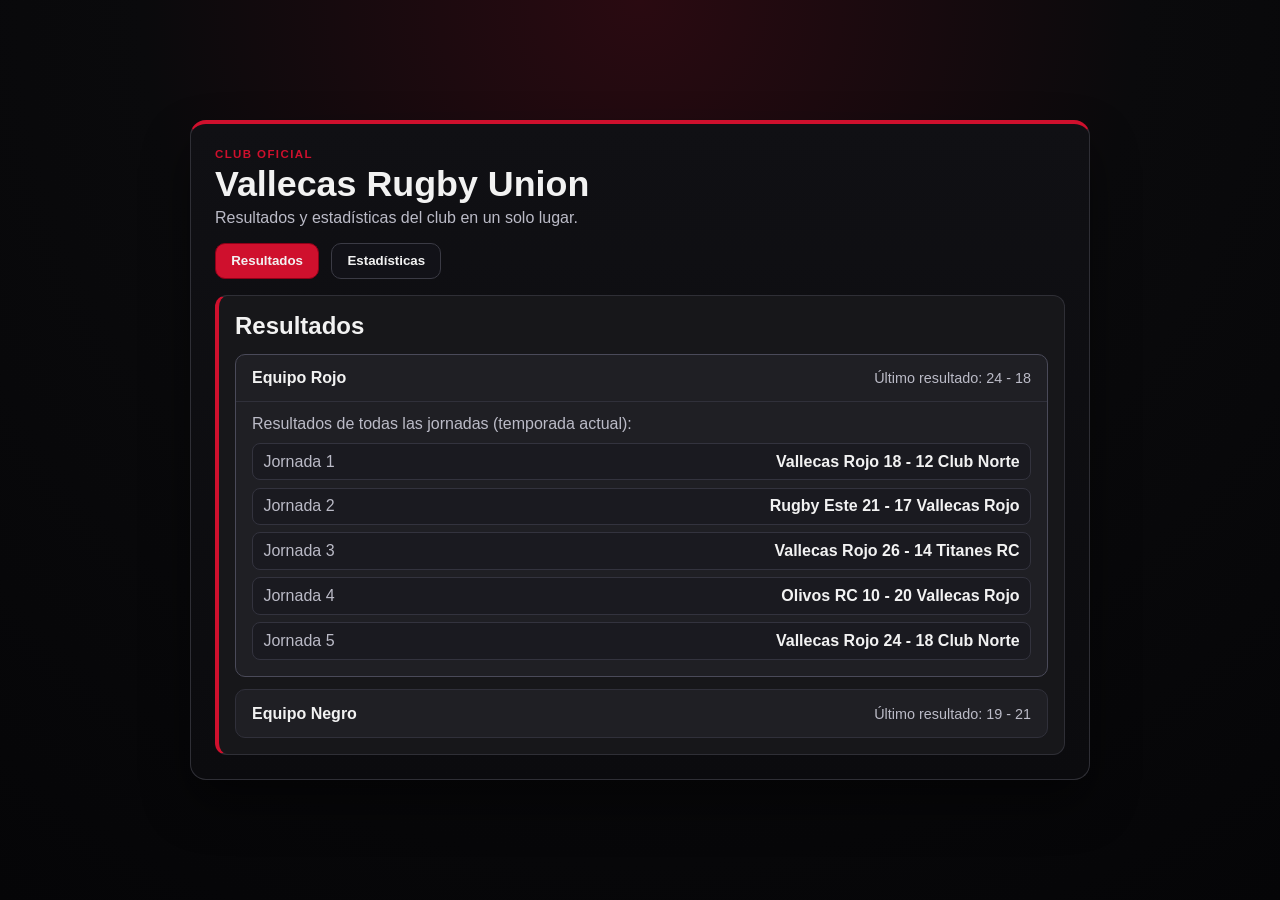
==== commit d4c59e99: "Mostrar plantilla de jugadores en cada pestaña de equipo" ====
--- a/index.html
+++ b/index.html
@@ -10,7 +10,6 @@
     <main class="layout">
       <header class="hero">
         <div class="hero-top">
-
           <div class="hero-copy">
             <p class="kicker">Club oficial</p>
             <h1>Vallecas Rugby Union</h1>
@@ -20,22 +19,10 @@
       </header>
 
       <nav class="tabs" aria-label="Secciones principales" role="tablist" data-tab-group>
-        <button
-          id="tab-resultados"
-          class="tab active"
-          role="tab"
-          aria-selected="true"
-          aria-controls="resultados"
-        >
+        <button id="tab-resultados" class="tab active" role="tab" aria-selected="true" aria-controls="resultados">
           Resultados
         </button>
-        <button
-          id="tab-estadisticas"
-          class="tab"
-          role="tab"
-          aria-selected="false"
-          aria-controls="estadisticas"
-        >
+        <button id="tab-estadisticas" class="tab" role="tab" aria-selected="false" aria-controls="estadisticas">
           Estadísticas
         </button>
       </nav>
@@ -87,22 +74,6 @@
             Rojo
           </button>
           <button id="tab-stats-negro" class="subtab" role="tab" aria-selected="false" aria-controls="stats-negro">
-          <button
-            id="tab-stats-rojo"
-            class="subtab active"
-            role="tab"
-            aria-selected="true"
-            aria-controls="stats-rojo"
-          >
-            Rojo
-          </button>
-          <button
-            id="tab-stats-negro"
-            class="subtab"
-            role="tab"
-            aria-selected="false"
-            aria-controls="stats-negro"
-          >
             Negro
           </button>
         </nav>
@@ -118,30 +89,101 @@
             >
               Jugadores
             </button>
-            <button
-              id="tab-rojo-equipo"
-              class="microtab"
-              role="tab"
-              aria-selected="false"
-              aria-controls="rojo-equipo"
-            >
+            <button id="tab-rojo-equipo" class="microtab" role="tab" aria-selected="false" aria-controls="rojo-equipo">
               Equipo
             </button>
           </nav>
 
           <div id="rojo-jugadores" class="micro-panel tab-panel active" role="tabpanel" aria-labelledby="tab-rojo-jugadores">
-            <ul class="stats-list">
-              <li><span>Máximo anotador</span><strong>Álvaro Ruiz (58 pts)</strong></li>
-              <li><span>Más ensayos</span><strong>Sergio Díaz (9)</strong></li>
-              <li><span>Más placajes</span><strong>Pablo León (47)</strong></li>
+            <nav class="playertabs" aria-label="Jugadores equipo rojo" role="tablist" data-tab-group>
+              <button
+                id="tab-rojo-jugadores-resumen"
+                class="playertab active"
+                role="tab"
+                aria-selected="true"
+                aria-controls="rojo-jugadores-resumen"
+              >
+                Resumen
+              </button>
+              <button
+                id="tab-rojo-estadisticas-jugadores"
+                class="playertab"
+                role="tab"
+                aria-selected="false"
+                aria-controls="rojo-estadisticas-jugadores"
+              >
+                Estadísticas jugadores
+              </button>
+            </nav>
+
+            <div id="rojo-jugadores-resumen" class="tab-panel active" role="tabpanel" aria-labelledby="tab-rojo-jugadores-resumen">
+              <ul class="stats-list">
+                <li><span>Máximo anotador</span><strong>Álvaro Ruiz (58 pts)</strong></li>
+                <li><span>Más ensayos</span><strong>Sergio Díaz (9)</strong></li>
+                <li><span>Más placajes</span><strong>Pablo León (47)</strong></li>
+              </ul>
+            </div>
+
+            <div
+              id="rojo-estadisticas-jugadores"
+              class="tab-panel"
+              role="tabpanel"
+              aria-labelledby="tab-rojo-estadisticas-jugadores"
+              hidden
+            >
+              <div class="player-grid">
+                <details class="player-card" open>
+                  <summary>Álvaro Ruiz</summary>
+                  <ul class="player-stats">
+                    <li><span>Posición</span><strong>Ala</strong></li>
+                    <li><span>Partidos</span><strong>5</strong></li>
+                    <li><span>Puntos</span><strong>58</strong></li>
+                    <li><span>Ensayos</span><strong>6</strong></li>
+                    <li><span>Placajes</span><strong>29</strong></li>
+                  </ul>
+                </details>
+                <details class="player-card">
+                  <summary>Sergio Díaz</summary>
+                  <ul class="player-stats">
+                    <li><span>Posición</span><strong>Centro</strong></li>
+                    <li><span>Partidos</span><strong>5</strong></li>
+                    <li><span>Puntos</span><strong>42</strong></li>
+                    <li><span>Ensayos</span><strong>9</strong></li>
+                    <li><span>Placajes</span><strong>21</strong></li>
+                  </ul>
+                </details>
+                <details class="player-card">
+                  <summary>Pablo León</summary>
+                  <ul class="player-stats">
+                    <li><span>Posición</span><strong>Tercera línea</strong></li>
+                    <li><span>Partidos</span><strong>5</strong></li>
+                    <li><span>Puntos</span><strong>14</strong></li>
+                    <li><span>Ensayos</span><strong>2</strong></li>
+                    <li><span>Placajes</span><strong>47</strong></li>
+                  </ul>
+                </details>
+              </div>
+            </div>
+          </div>
+
+          <div id="rojo-equipo" class="micro-panel tab-panel" role="tabpanel" aria-labelledby="tab-rojo-equipo" hidden>
+            <h4>Plantilla equipo rojo</h4>
+            <ul class="squad-list">
+              <li>Álvaro Ruiz - Ala</li>
+              <li>Sergio Díaz - Centro</li>
+              <li>Pablo León - Tercera línea</li>
+              <li>Diego Campos - Medio melé</li>
             </ul>
-          </div>
-          <div id="rojo-equipo" class="micro-panel tab-panel" role="tabpanel" aria-labelledby="tab-rojo-equipo" hidden>
             <ul class="stats-list">
               <li><span>Victorias</span><strong>4</strong></li>
               <li><span>Derrotas</span><strong>1</strong></li>
               <li><span>Puntos a favor / contra</span><strong>105 / 75</strong></li>
             </ul>
+            <section class="match-analytics" data-team="rojo">
+              <h3>Gráficos por partido</h3>
+              <p class="analytics-hint">Comparativa por jornada con media automática.</p>
+              <div class="analytics-grid"></div>
+            </section>
           </div>
         </section>
 
@@ -167,24 +209,96 @@
             </button>
           </nav>
 
-          <div
-            id="negro-jugadores"
-            class="micro-panel tab-panel active"
-            role="tabpanel"
-            aria-labelledby="tab-negro-jugadores"
-          >
-            <ul class="stats-list">
-              <li><span>Máximo anotador</span><strong>Mario Nieto (51 pts)</strong></li>
-              <li><span>Más ensayos</span><strong>Hugo Pérez (7)</strong></li>
-              <li><span>Más placajes</span><strong>Iván Torres (44)</strong></li>
+          <div id="negro-jugadores" class="micro-panel tab-panel active" role="tabpanel" aria-labelledby="tab-negro-jugadores">
+            <nav class="playertabs" aria-label="Jugadores equipo negro" role="tablist" data-tab-group>
+              <button
+                id="tab-negro-jugadores-resumen"
+                class="playertab active"
+                role="tab"
+                aria-selected="true"
+                aria-controls="negro-jugadores-resumen"
+              >
+                Resumen
+              </button>
+              <button
+                id="tab-negro-estadisticas-jugadores"
+                class="playertab"
+                role="tab"
+                aria-selected="false"
+                aria-controls="negro-estadisticas-jugadores"
+              >
+                Estadísticas jugadores
+              </button>
+            </nav>
+
+            <div id="negro-jugadores-resumen" class="tab-panel active" role="tabpanel" aria-labelledby="tab-negro-jugadores-resumen">
+              <ul class="stats-list">
+                <li><span>Máximo anotador</span><strong>Mario Nieto (51 pts)</strong></li>
+                <li><span>Más ensayos</span><strong>Hugo Pérez (7)</strong></li>
+                <li><span>Más placajes</span><strong>Iván Torres (44)</strong></li>
+              </ul>
+            </div>
+
+            <div
+              id="negro-estadisticas-jugadores"
+              class="tab-panel"
+              role="tabpanel"
+              aria-labelledby="tab-negro-estadisticas-jugadores"
+              hidden
+            >
+              <div class="player-grid">
+                <details class="player-card" open>
+                  <summary>Mario Nieto</summary>
+                  <ul class="player-stats">
+                    <li><span>Posición</span><strong>Apertura</strong></li>
+                    <li><span>Partidos</span><strong>5</strong></li>
+                    <li><span>Puntos</span><strong>51</strong></li>
+                    <li><span>Ensayos</span><strong>5</strong></li>
+                    <li><span>Placajes</span><strong>18</strong></li>
+                  </ul>
+                </details>
+                <details class="player-card">
+                  <summary>Hugo Pérez</summary>
+                  <ul class="player-stats">
+                    <li><span>Posición</span><strong>Centro</strong></li>
+                    <li><span>Partidos</span><strong>5</strong></li>
+                    <li><span>Puntos</span><strong>39</strong></li>
+                    <li><span>Ensayos</span><strong>7</strong></li>
+                    <li><span>Placajes</span><strong>24</strong></li>
+                  </ul>
+                </details>
+                <details class="player-card">
+                  <summary>Iván Torres</summary>
+                  <ul class="player-stats">
+                    <li><span>Posición</span><strong>Flanker</strong></li>
+                    <li><span>Partidos</span><strong>5</strong></li>
+                    <li><span>Puntos</span><strong>11</strong></li>
+                    <li><span>Ensayos</span><strong>1</strong></li>
+                    <li><span>Placajes</span><strong>44</strong></li>
+                  </ul>
+                </details>
+              </div>
+            </div>
+          </div>
+
+          <div id="negro-equipo" class="micro-panel tab-panel" role="tabpanel" aria-labelledby="tab-negro-equipo" hidden>
+            <h4>Plantilla equipo negro</h4>
+            <ul class="squad-list">
+              <li>Mario Nieto - Apertura</li>
+              <li>Hugo Pérez - Centro</li>
+              <li>Iván Torres - Flanker</li>
+              <li>Rubén Moya - Pilar</li>
             </ul>
-          </div>
-          <div id="negro-equipo" class="micro-panel tab-panel" role="tabpanel" aria-labelledby="tab-negro-equipo" hidden>
             <ul class="stats-list">
               <li><span>Victorias</span><strong>2</strong></li>
               <li><span>Empates</span><strong>1</strong></li>
               <li><span>Puntos a favor / contra</span><strong>92 / 94</strong></li>
             </ul>
+            <section class="match-analytics" data-team="negro">
+              <h3>Gráficos por partido</h3>
+              <p class="analytics-hint">Comparativa por jornada con media automática.</p>
+              <div class="analytics-grid"></div>
+            </section>
           </div>
         </section>
       </section>
--- a/styles.css
+++ b/styles.css
@@ -40,20 +40,9 @@
 
 .hero-top {
   display: grid;
-  grid-template-columns: minmax(130px, 180px) 1fr;
+  grid-template-columns: 1fr;
   gap: 1.2rem;
   align-items: center;
-}
-
-.escudo {
-  width: 50%;
-  max-width: 50px;
-  height: auto;
-  display: block;
-  margin: 0 auto;
-  border-radius: 12px;
-  border: 2px solid var(--border);
-  box-shadow: 0 10px 25px rgba(0, 0, 0, 0.35);
 }
 
 .kicker {
@@ -77,25 +66,19 @@
 
 .tabs,
 .subtabs,
-.microtabs {
+.microtabs,
+.playertabs {
   display: flex;
   gap: 0.75rem;
   margin-bottom: 1rem;
   flex-wrap: wrap;
-}
-
-.tabs {
-  justify-content: flex-start;
-}
-
-.subtabs,
-.microtabs {
   justify-content: flex-start;
 }
 
 .tab,
 .subtab,
-.microtab {
+.microtab,
+.playertab {
   border: 1px solid #3b3b45;
   background: #121218;
   color: var(--text);
@@ -111,14 +94,17 @@
 .subtab:hover,
 .subtab:focus-visible,
 .microtab:hover,
-.microtab:focus-visible {
+.microtab:focus-visible,
+.playertab:hover,
+.playertab:focus-visible {
   border-color: var(--accent);
   outline: none;
 }
 
 .tab.active,
 .subtab.active,
-.microtab.active {
+.microtab.active,
+.playertab.active {
   background: var(--accent);
   border-color: var(--accent-dark);
 }
@@ -193,7 +179,8 @@
 }
 
 .journey-list,
-.stats-list {
+.stats-list,
+.player-stats {
   margin: 0;
   padding: 0;
   list-style: none;
@@ -202,7 +189,8 @@
 }
 
 .journey-list li,
-.stats-list li {
+.stats-list li,
+.player-stats li {
   display: flex;
   justify-content: space-between;
   gap: 0.8rem;
@@ -213,42 +201,171 @@
 }
 
 .journey-list span,
-.stats-list span {
+.stats-list span,
+.player-stats span {
   color: var(--muted);
   white-space: nowrap;
 }
 
 .journey-list strong,
-.stats-list strong {
+.stats-list strong,
+.player-stats strong {
   text-align: right;
   font-weight: 600;
 }
 
-.team-card[open] {
+.player-grid {
+  display: grid;
+  gap: 0.75rem;
+}
+
+.player-card {
+  background: #191920;
+  border: 1px solid #353540;
+  border-radius: 10px;
+  overflow: hidden;
+}
+
+.player-card summary {
+  cursor: pointer;
+  list-style: none;
+  padding: 0.75rem 0.9rem;
+  font-weight: 700;
+}
+
+.player-card summary::-webkit-details-marker {
+  display: none;
+}
+
+.player-card .player-stats {
+  border-top: 1px solid #30303a;
+  padding: 0.75rem;
+}
+
+.team-card[open],
+.player-card[open] {
   border-color: #4a4a59;
 }
 
 @media (max-width: 720px) {
   .hero-top {
-    grid-template-columns: 1fr;
     text-align: center;
   }
 
   .tabs,
   .subtabs,
-  .microtabs {
+  .microtabs,
+  .playertabs {
     justify-content: center;
   }
 
   .team-card summary,
   .journey-list li,
-  .stats-list li {
+  .stats-list li,
+  .player-stats li {
     flex-direction: column;
     align-items: flex-start;
   }
 
   .journey-list strong,
-  .stats-list strong {
+  .stats-list strong,
+  .player-stats strong {
     text-align: left;
   }
 }
+
+.match-analytics {
+  margin-top: 1rem;
+}
+
+.match-analytics h3 {
+  margin: 0;
+  font-size: 1rem;
+}
+
+.analytics-hint {
+  margin: 0.3rem 0 0.8rem;
+  color: var(--muted);
+  font-size: 0.9rem;
+}
+
+.analytics-grid {
+  display: grid;
+  grid-template-columns: repeat(2, minmax(0, 1fr));
+  gap: 0.7rem;
+}
+
+.analytics-card {
+  border: 1px solid #33333e;
+  background: #16161c;
+  border-radius: 10px;
+  padding: 0.7rem;
+}
+
+.analytics-top {
+  display: flex;
+  justify-content: space-between;
+  align-items: baseline;
+  margin-bottom: 0.45rem;
+}
+
+.analytics-top strong {
+  font-size: 0.95rem;
+}
+
+.analytics-top span {
+  color: var(--muted);
+  font-size: 0.85rem;
+}
+
+.line-chart {
+  height: 90px;
+  border: 1px solid #30303a;
+  border-radius: 8px;
+  background: linear-gradient(180deg, #14141a 0%, #101015 100%);
+  padding: 0.35rem;
+  margin-bottom: 0.45rem;
+}
+
+.line-chart svg {
+  width: 100%;
+  height: 100%;
+}
+
+.line-path {
+  fill: none;
+  stroke: #ff4a67;
+  stroke-width: 3;
+  stroke-linecap: round;
+  stroke-linejoin: round;
+}
+
+.journey-labels {
+  display: grid;
+  grid-template-columns: repeat(5, 1fr);
+  gap: 0.35rem;
+  color: var(--muted);
+  font-size: 0.7rem;
+  text-align: center;
+}
+
+@media (max-width: 720px) {
+  .analytics-grid {
+    grid-template-columns: 1fr;
+  }
+}
+
+.squad-list {
+  margin: 0 0 0.8rem;
+  padding-left: 1rem;
+  color: var(--muted);
+}
+
+.squad-list li {
+  margin: 0.2rem 0;
+}
+
+.micro-panel h4 {
+  margin: 0 0 0.4rem;
+  font-size: 0.95rem;
+}
